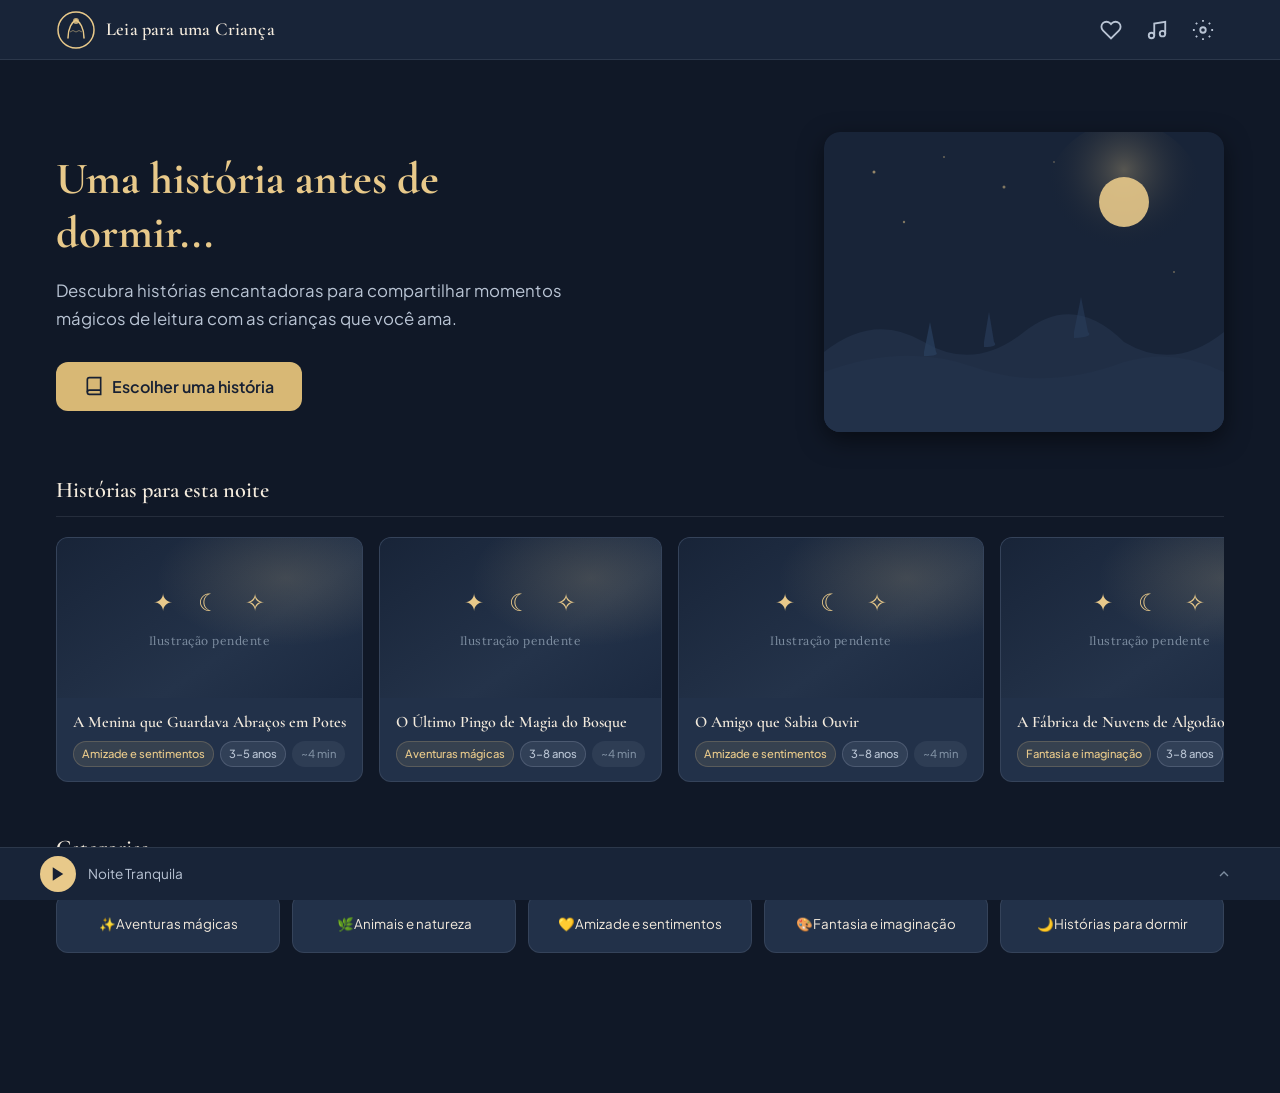
==== index.html @ fba7ce3a "feat: publish Leia para uma Criança" ====
<!DOCTYPE html>
<html lang="pt-BR">
<head>
  <meta charset="UTF-8">
  <meta name="viewport" content="width=device-width, initial-scale=1.0">
  <meta name="description" content="Leia para uma Criança — Uma biblioteca digital de histórias infantis para ler antes de dormir.">
  <meta name="theme-color" content="#101827">
  <meta name="apple-mobile-web-app-capable" content="yes">
  <meta name="apple-mobile-web-app-status-bar-style" content="black-translucent">
  <title>Leia para uma Criança</title>
  <link rel="manifest" href="manifest.json">
  <link rel="icon" type="image/svg+xml" href="assets/icons/book-moon.svg">
  <link rel="preconnect" href="https://fonts.googleapis.com">
  <link rel="preconnect" href="https://fonts.gstatic.com" crossorigin>
  <link href="https://fonts.googleapis.com/css2?family=Cormorant+Garamond:ital,wght@0,400;0,600;0,700;1,400;1,600&family=Lora:ital,wght@0,400;0,500;0,600;0,700;1,400;1,500&family=Plus+Jakarta+Sans:wght@400;500;600;700&display=swap" rel="stylesheet">
  <link rel="stylesheet" href="css/style.css">
  <link rel="stylesheet" href="css/components.css">
  <link rel="stylesheet" href="css/reader.css">
</head>
<body data-theme="dark">
  <!-- ==================== HEADER ==================== -->
  <header class="app-header" id="appHeader">
    <div class="header-inner">
      <a href="#" class="logo" id="logoLink" aria-label="Página inicial">
        <svg class="logo-icon" viewBox="0 0 40 40" width="40" height="40" aria-hidden="true">
          <circle cx="20" cy="20" r="18" fill="none" stroke="#E8C98A" stroke-width="1.5"/>
          <path d="M12 28 C12 18, 16 12, 20 10 C24 12, 28 18, 28 28" fill="none" stroke="#E8C98A" stroke-width="1.5" stroke-linecap="round"/>
          <circle cx="20" cy="11" r="3" fill="#E8C98A" opacity="0.8"/>
          <path d="M14 22 Q17 19, 20 22 Q23 19, 26 22" fill="none" stroke="#E8C98A" stroke-width="1" opacity="0.5"/>
        </svg>
        <span class="logo-text">Leia para uma Criança</span>
      </a>
      <nav class="header-nav">
        <button class="nav-btn" id="btnFavoritesNav" aria-label="Favoritos" title="Favoritos">
          <svg width="22" height="22" viewBox="0 0 24 24" fill="none" stroke="currentColor" stroke-width="2"><path d="M20.84 4.61a5.5 5.5 0 0 0-7.78 0L12 5.67l-1.06-1.06a5.5 5.5 0 0 0-7.78 7.78l1.06 1.06L12 21.23l7.78-7.78 1.06-1.06a5.5 5.5 0 0 0 0-7.78z"/></svg>
        </button>
        <button class="nav-btn" id="btnMusicNav" aria-label="Músicas" title="Central de músicas">
          <svg width="22" height="22" viewBox="0 0 24 24" fill="none" stroke="currentColor" stroke-width="2"><path d="M9 18V5l12-2v13"/><circle cx="6" cy="18" r="3"/><circle cx="18" cy="16" r="3"/></svg>
          <span class="music-indicator" id="musicIndicator" hidden></span>
        </button>
        <button class="nav-btn" id="btnSettingsNav" aria-label="Preferências" title="Preferências">
          <svg width="22" height="22" viewBox="0 0 24 24" fill="none" stroke="currentColor" stroke-width="2"><circle cx="12" cy="12" r="3"/><path d="M12 1v2M12 21v2M4.22 4.22l1.42 1.42M18.36 18.36l1.42 1.42M1 12h2M21 12h2M4.22 19.78l1.42-1.42M18.36 5.64l1.42-1.42"/></svg>
        </button>
      </nav>
    </div>
  </header>

  <!-- ==================== MAIN CONTENT ==================== -->
  <main class="main-content" id="mainContent">
    
    <!-- ===== HOME PAGE ===== -->
    <section class="page page-home active" id="pageHome">
      <div class="hero">
        <div class="hero-content">
          <h1 class="hero-title">Uma história antes de dormir...</h1>
          <p class="hero-subtitle">Descubra histórias encantadoras para compartilhar momentos mágicos de leitura com as crianças que você ama.</p>
          <button class="btn btn-primary btn-lg" id="btnChooseStory">
            <svg width="20" height="20" viewBox="0 0 24 24" fill="none" stroke="currentColor" stroke-width="2"><path d="M4 19.5A2.5 2.5 0 0 1 6.5 17H20"/><path d="M6.5 2H20v20H6.5A2.5 2.5 0 0 1 4 19.5v-15A2.5 2.5 0 0 1 6.5 2z"/></svg>
            Escolher uma história
          </button>
        </div>
        <div class="hero-illustration">
          <div class="hero-img-placeholder" id="heroIllustration">
            <svg viewBox="0 0 400 300" width="400" height="300" aria-hidden="true">
              <defs>
                <radialGradient id="moonGlow" cx="50%" cy="30%" r="50%">
                  <stop offset="0%" stop-color="#E8C98A" stop-opacity="0.3"/>
                  <stop offset="100%" stop-color="#101827" stop-opacity="0"/>
                </radialGradient>
              </defs>
              <rect width="400" height="300" fill="#182438" rx="16"/>
              <circle cx="300" cy="70" r="80" fill="url(#moonGlow)"/>
              <circle cx="300" cy="70" r="25" fill="#E8C98A" opacity="0.9"/>
              <circle cx="50" cy="40" r="1.5" fill="#E8C98A" opacity="0.6"/>
              <circle cx="120" cy="25" r="1" fill="#E8C98A" opacity="0.4"/>
              <circle cx="180" cy="55" r="1.5" fill="#E8C98A" opacity="0.5"/>
              <circle cx="230" cy="30" r="1" fill="#E8C98A" opacity="0.3"/>
              <circle cx="350" cy="140" r="1" fill="#E8C98A" opacity="0.4"/>
              <circle cx="80" cy="90" r="1.2" fill="#E8C98A" opacity="0.5"/>
              <path d="M0 220 Q50 180, 100 210 Q150 240, 200 200 Q250 160, 300 210 Q350 240, 400 200 L400 300 L0 300Z" fill="#223149" opacity="0.8"/>
              <path d="M0 240 Q80 210, 150 235 Q220 260, 300 230 Q350 215, 400 240 L400 300 L0 300Z" fill="#223149"/>
              <path d="M160 210 L165 180 L170 210 Q175 215, 160 215Z" fill="#2a4060" opacity="0.6"/>
              <path d="M250 200 L257 165 L264 200 Q270 205, 250 206Z" fill="#2a4060" opacity="0.5"/>
              <path d="M100 220 L106 190 L112 220 Q116 224, 100 224Z" fill="#2a4060" opacity="0.7"/>
            </svg>
          </div>
        </div>
      </div>

      <!-- Continue reading -->
      <section class="home-section" id="sectionContinue" hidden>
        <h2 class="section-title">Continue de onde parou</h2>
        <div class="story-cards-row" id="continueCards"></div>
      </section>

      <!-- Tonight's stories -->
      <section class="home-section" id="sectionTonight">
        <h2 class="section-title">Histórias para esta noite</h2>
        <div class="story-cards-row" id="tonightCards"></div>
      </section>

      <!-- Categories -->
      <section class="home-section">
        <h2 class="section-title">Categorias</h2>
        <div class="categories-grid" id="categoriesGrid"></div>
      </section>
    </section>

    <!-- ===== LIBRARY PAGE ===== -->
    <section class="page page-library" id="pageLibrary">
      <div class="library-header">
        <h2 class="page-title">Biblioteca</h2>
        <div class="library-controls">
          <div class="search-box">
            <svg width="18" height="18" viewBox="0 0 24 24" fill="none" stroke="currentColor" stroke-width="2"><circle cx="11" cy="11" r="8"/><path d="m21 21-4.35-4.35"/></svg>
            <input type="search" id="searchInput" placeholder="Buscar história..." aria-label="Buscar história">
          </div>
          <div class="filter-row">
            <select id="filterCategory" aria-label="Filtrar por categoria">
              <option value="">Todas as categorias</option>
              <option value="Aventuras mágicas">Aventuras mágicas</option>
              <option value="Animais e natureza">Animais e natureza</option>
              <option value="Amizade e sentimentos">Amizade e sentimentos</option>
              <option value="Fantasia e imaginação">Fantasia e imaginação</option>
              <option value="Histórias para dormir">Histórias para dormir</option>
            </select>
            <select id="filterAge" aria-label="Filtrar por idade">
              <option value="">Todas as idades</option>
              <option value="3-5">3 a 5 anos</option>
              <option value="6-8">6 a 8 anos</option>
              <option value="3-8">3 a 8 anos</option>
            </select>
            <select id="sortStories" aria-label="Ordenar histórias">
              <option value="original">Ordem da coleção</option>
              <option value="title">Nome A–Z</option>
              <option value="duration">Leitura mais curta</option>
            </select>
            <button class="btn btn-sm btn-outline" id="btnShowFavorites">
              <svg width="16" height="16" viewBox="0 0 24 24" fill="none" stroke="currentColor" stroke-width="2"><path d="M20.84 4.61a5.5 5.5 0 0 0-7.78 0L12 5.67l-1.06-1.06a5.5 5.5 0 0 0-7.78 7.78l1.06 1.06L12 21.23l7.78-7.78 1.06-1.06a5.5 5.5 0 0 0 0-7.78z"/></svg>
              Favoritos
            </button>
          </div>
        </div>
      </div>
      <div class="library-results" id="libraryResults">
        <p class="results-count" id="resultsCount"></p>
        <div class="story-cards-grid" id="storyCardsGrid"></div>
        <p class="no-results" id="noResults" hidden>Nenhuma história encontrada.</p>
      </div>
    </section>

    <!-- ===== READER PAGE ===== -->
    <section class="page page-reader" id="pageReader">
      <div class="reader-header">
        <button class="btn btn-ghost" id="btnBackLibrary" aria-label="Voltar à biblioteca">
          <svg width="20" height="20" viewBox="0 0 24 24" fill="none" stroke="currentColor" stroke-width="2"><path d="m15 18-6-6 6-6"/></svg>
          <span>Biblioteca</span>
        </button>
        <div class="reader-controls">
          <button class="btn btn-ghost btn-icon" id="btnReaderFav" aria-label="Favoritar" title="Favoritar">
            <svg width="20" height="20" viewBox="0 0 24 24" fill="none" stroke="currentColor" stroke-width="2"><path d="M20.84 4.61a5.5 5.5 0 0 0-7.78 0L12 5.67l-1.06-1.06a5.5 5.5 0 0 0-7.78 7.78l1.06 1.06L12 21.23l7.78-7.78 1.06-1.06a5.5 5.5 0 0 0 0-7.78z"/></svg>
          </button>
          <button class="btn btn-ghost btn-icon" id="btnFontControls" aria-label="Configurações de texto" title="Tamanho do texto">
            <svg width="20" height="20" viewBox="0 0 24 24" fill="none" stroke="currentColor" stroke-width="2"><text x="4" y="18" font-size="14" font-family="serif" fill="currentColor" stroke="none">A</text><text x="14" y="18" font-size="10" font-family="serif" fill="currentColor" stroke="none">A</text></svg>
          </button>
          <button class="btn btn-ghost btn-icon" id="btnThemeToggleReader" aria-label="Alternar tema" title="Alternar tema">
            <svg width="20" height="20" viewBox="0 0 24 24" fill="none" stroke="currentColor" stroke-width="2"><path d="M21 12.79A9 9 0 1 1 11.21 3 7 7 0 0 0 21 12.79z"/></svg>
          </button>
        </div>
      </div>

      <!-- Font control panel -->
      <div class="font-panel" id="fontPanel" hidden>
        <div class="font-panel-inner">
          <div class="font-control">
            <label>Tamanho da fonte</label>
            <div class="font-size-controls">
              <button class="btn btn-sm btn-outline" id="btnFontDecrease" aria-label="Diminuir fonte">A−</button>
              <span class="font-size-value" id="fontSizeValue">21px</span>
              <button class="btn btn-sm btn-outline" id="btnFontIncrease" aria-label="Aumentar fonte">A+</button>
            </div>
          </div>
          <div class="font-control">
            <label>Espaçamento entre linhas</label>
            <div class="font-size-controls">
              <button class="btn btn-sm btn-outline" id="btnSpacingDecrease" aria-label="Diminuir espaçamento">−</button>
              <span class="font-size-value" id="spacingValue">1.8</span>
              <button class="btn btn-sm btn-outline" id="btnSpacingIncrease" aria-label="Aumentar espaçamento">+</button>
            </div>
          </div>
        </div>
      </div>

      <article class="reader-content" id="readerContent">
        <div class="reader-illustration" id="readerIllustration"></div>
        <div class="reader-meta">
          <span class="badge badge-category" id="readerCategory"></span>
          <span class="badge badge-age" id="readerAge"></span>
          <span class="badge badge-time" id="readerTime"></span>
        </div>
        <h1 class="reader-title" id="readerTitle"></h1>
        <div class="reader-text" id="readerText"></div>
      </article>

      <div class="reader-nav">
        <button class="btn btn-ghost" id="btnPrevStory" aria-label="História anterior">
          <svg width="18" height="18" viewBox="0 0 24 24" fill="none" stroke="currentColor" stroke-width="2"><path d="m15 18-6-6 6-6"/></svg>
          <span>Anterior</span>
        </button>
        <button class="btn btn-ghost" id="btnNextStory" aria-label="Próxima história">
          <span>Próxima</span>
          <svg width="18" height="18" viewBox="0 0 24 24" fill="none" stroke="currentColor" stroke-width="2"><path d="m9 18 6-6-6-6"/></svg>
        </button>
      </div>
    </section>

    <!-- ===== MUSIC PANEL (overlay) ===== -->
    <div class="music-panel" id="musicPanel" hidden>
      <div class="music-panel-backdrop" id="musicPanelBackdrop"></div>
      <div class="music-panel-content">
        <div class="music-panel-header">
          <h2>Central de Músicas</h2>
          <button class="btn btn-ghost btn-icon" id="btnCloseMusic" aria-label="Fechar">
            <svg width="22" height="22" viewBox="0 0 24 24" fill="none" stroke="currentColor" stroke-width="2"><path d="M18 6 6 18"/><path d="m6 6 12 12"/></svg>
          </button>
        </div>
        <div class="music-tracks" id="musicTracks"></div>
        <p class="audio-unavailable" id="audioUnavailable" role="status" hidden>As trilhas de áudio ainda não estão disponíveis neste projeto.</p>
        <button class="btn btn-sm btn-outline repeat-toggle" id="btnRepeat" type="button" aria-pressed="true">Repetir trilha: ligado</button>
        <div class="music-controls">
          <div class="volume-control">
            <svg width="18" height="18" viewBox="0 0 24 24" fill="none" stroke="currentColor" stroke-width="2"><polygon points="11 5 6 9 2 9 2 15 6 15 11 19 11 5"/><path d="M19.07 4.93a10 10 0 0 1 0 14.14"/><path d="M15.54 8.46a5 5 0 0 1 0 7.07"/></svg>
            <input type="range" id="volumeSlider" min="0" max="100" value="40" aria-label="Volume">
            <span class="volume-value" id="volumeValue">40%</span>
          </div>
          <div class="timer-control">
            <label>Temporizador</label>
            <div class="timer-buttons">
              <button class="btn btn-sm btn-outline timer-btn" data-time="15">15 min</button>
              <button class="btn btn-sm btn-outline timer-btn" data-time="30">30 min</button>
              <button class="btn btn-sm btn-outline timer-btn" data-time="45">45 min</button>
              <button class="btn btn-sm btn-outline timer-btn" data-time="60">60 min</button>
              <button class="btn btn-sm btn-outline timer-btn timer-cancel" data-time="0" hidden>Cancelar</button>
            </div>
            <p class="timer-status" id="timerStatus" hidden></p>
          </div>
        </div>
      </div>
    </div>

    <!-- ===== SETTINGS PANEL (overlay) ===== -->
    <div class="settings-panel" id="settingsPanel" hidden>
      <div class="settings-backdrop" id="settingsBackdrop"></div>
      <div class="settings-content">
        <div class="settings-header">
          <h2>Preferências</h2>
          <button class="btn btn-ghost btn-icon" id="btnCloseSettings" aria-label="Fechar">
            <svg width="22" height="22" viewBox="0 0 24 24" fill="none" stroke="currentColor" stroke-width="2"><path d="M18 6 6 18"/><path d="m6 6 12 12"/></svg>
          </button>
        </div>
        <div class="settings-body">
          <div class="setting-item">
            <label>Tema</label>
            <div class="toggle-group">
              <button class="toggle-btn active" data-theme="dark" id="themeDark">Noturno</button>
              <button class="toggle-btn" data-theme="light" id="themeLight">Claro</button>
            </div>
          </div>
          <div class="setting-item">
            <label>Tamanho da fonte</label>
            <div class="font-size-controls">
              <button class="btn btn-sm btn-outline" id="btnSettingFontDec">A−</button>
              <span class="font-size-value" id="settingFontSize">21px</span>
              <button class="btn btn-sm btn-outline" id="btnSettingFontInc">A+</button>
            </div>
          </div>
          <div class="setting-item">
            <label>Volume padrão</label>
            <input type="range" id="settingVolume" min="0" max="100" value="40" aria-label="Volume padrão">
            <span id="settingVolumeVal">40%</span>
          </div>
          <div class="setting-item">
            <label>Trilha preferida</label>
            <select id="settingTrack" aria-label="Trilha preferida">
              <option value="0">Noite Tranquila</option>
              <option value="1">Chuva na Janela</option>
              <option value="2">Floresta dos Sonhos</option>
              <option value="3">Caixinha de Música</option>
              <option value="4">Sono Profundo</option>
            </select>
          </div>
        </div>
      </div>
    </div>
  </main>

  <!-- ===== MINI PLAYER ===== -->
  <div class="mini-player" id="miniPlayer" hidden>
    <div class="mini-player-inner">
      <button class="mini-player-play" id="miniPlayerPlay" aria-label="Reproduzir/Pausar">
        <svg class="icon-play" width="18" height="18" viewBox="0 0 24 24" fill="currentColor"><polygon points="5 3 19 12 5 21 5 3"/></svg>
        <svg class="icon-pause" width="18" height="18" viewBox="0 0 24 24" fill="currentColor" hidden><rect x="6" y="4" width="4" height="16"/><rect x="14" y="4" width="4" height="16"/></svg>
      </button>
      <span class="mini-player-title" id="miniPlayerTitle">Noite Tranquila</span>
      <span class="mini-player-timer" id="miniPlayerTimer" hidden></span>
      <button class="mini-player-expand" id="miniPlayerExpand" aria-label="Abrir central de músicas">
        <svg width="16" height="16" viewBox="0 0 24 24" fill="none" stroke="currentColor" stroke-width="2"><path d="m18 15-6-6-6 6"/></svg>
      </button>
    </div>
  </div>

  <!-- ===== OFFLINE INDICATOR ===== -->
  <div class="offline-indicator" id="offlineIndicator" hidden>
    <svg width="16" height="16" viewBox="0 0 24 24" fill="none" stroke="currentColor" stroke-width="2"><line x1="1" y1="1" x2="23" y2="23"/><path d="M16.72 11.06A10.94 10.94 0 0 1 19 12.55"/><path d="M5 12.55a10.94 10.94 0 0 1 5.17-2.39"/><path d="M10.71 5.05A16 16 0 0 1 22.56 9"/><path d="M1.42 9a15.91 15.91 0 0 1 4.7-2.88"/><path d="M8.53 16.11a6 6 0 0 1 6.95 0"/><line x1="12" y1="20" x2="12.01" y2="20"/></svg>
    <span>Modo offline</span>
  </div>

  <script type="module" src="js/app.js"></script>
</body>
</html>
---- css/style.css ----
/* ============================================
   LEIA PARA UMA CRIANÇA — Main Styles
   ============================================ */

/* ---------- CSS Custom Properties ---------- */
:root {
  /* Dark theme (default) */
  --bg-primary: #101827;
  --bg-secondary: #182438;
  --bg-surface: #223149;
  --bg-surface-hover: #2a3d5a;
  --text-primary: #F4EBDD;
  --text-secondary: #B9C4D4;
  --text-muted: #7d8da0;
  --accent: #E8C98A;
  --accent-hover: #f0d69a;
  --btn-bg: #D8B875;
  --btn-text: #172033;
  --btn-hover: #e5c882;
  --border-color: rgba(184, 196, 212, 0.12);
  --shadow-sm: 0 1px 3px rgba(0,0,0,0.3);
  --shadow-md: 0 4px 12px rgba(0,0,0,0.4);
  --shadow-lg: 0 8px 24px rgba(0,0,0,0.5);
  --radius-sm: 8px;
  --radius-md: 12px;
  --radius-lg: 16px;
  --radius-xl: 20px;
  --transition: 0.2s ease;
  --font-serif: 'Cormorant Garamond', 'Lora', 'Georgia', serif;
  --font-body: 'Lora', 'Georgia', serif;
  --font-ui: 'Plus Jakarta Sans', 'Inter', -apple-system, BlinkMacSystemFont, sans-serif;
  --reader-font-size: 21px;
  --reader-line-height: 1.8;
  --header-height: 60px;
}

[hidden] {
  display: none !important;
}

[data-theme="light"] {
  --bg-primary: #F5F0E8;
  --bg-secondary: #EDE7DC;
  --bg-surface: #FFFFFF;
  --bg-surface-hover: #F8F4EE;
  --text-primary: #2C3E50;
  --text-secondary: #5A6B7D;
  --text-muted: #8896A7;
  --accent: #B8860B;
  --accent-hover: #D4A017;
  --btn-bg: #C4952F;
  --btn-text: #FFFFFF;
  --btn-hover: #D4A53F;
  --border-color: rgba(44, 62, 80, 0.12);
  --shadow-sm: 0 1px 3px rgba(0,0,0,0.08);
  --shadow-md: 0 4px 12px rgba(0,0,0,0.1);
  --shadow-lg: 0 8px 24px rgba(0,0,0,0.12);
}

/* ---------- Reset & Base ---------- */
*, *::before, *::after {
  box-sizing: border-box;
  margin: 0;
  padding: 0;
}

html {
  scroll-behavior: smooth;
  -webkit-text-size-adjust: 100%;
}

body {
  font-family: var(--font-ui);
  background-color: var(--bg-primary);
  color: var(--text-primary);
  line-height: 1.6;
  min-height: 100vh;
  overflow-x: hidden;
  transition: background-color var(--transition), color var(--transition);
}

img {
  max-width: 100%;
  height: auto;
  display: block;
}

button {
  cursor: pointer;
  border: none;
  background: none;
  font-family: inherit;
  color: inherit;
}

input, select {
  font-family: inherit;
  color: inherit;
}

a {
  color: var(--accent);
  text-decoration: none;
}

:focus-visible {
  outline: 2px solid var(--accent);
  outline-offset: 2px;
}

/* Reduced motion */
@media (prefers-reduced-motion: reduce) {
  *, *::before, *::after {
    animation-duration: 0.01ms !important;
    transition-duration: 0.01ms !important;
  }
  html { scroll-behavior: auto; }
}

/* ---------- Scrollbar ---------- */
::-webkit-scrollbar {
  width: 6px;
}
::-webkit-scrollbar-track {
  background: var(--bg-secondary);
}
::-webkit-scrollbar-thumb {
  background: var(--bg-surface);
  border-radius: 3px;
}

/* ---------- Header ---------- */
.app-header {
  position: fixed;
  top: 0;
  left: 0;
  right: 0;
  height: var(--header-height);
  background: var(--bg-secondary);
  border-bottom: 1px solid var(--border-color);
  z-index: 100;
  backdrop-filter: blur(10px);
  -webkit-backdrop-filter: blur(10px);
}

.header-inner {
  max-width: 1200px;
  margin: 0 auto;
  padding: 0 16px;
  height: 100%;
  display: flex;
  align-items: center;
  justify-content: space-between;
}

.logo {
  display: flex;
  align-items: center;
  gap: 10px;
  color: var(--text-primary);
  text-decoration: none;
}

.logo-icon {
  flex-shrink: 0;
}

.logo-text {
  font-family: var(--font-serif);
  font-size: 1.15rem;
  font-weight: 600;
  letter-spacing: 0.01em;
}

.header-nav {
  display: flex;
  align-items: center;
  gap: 4px;
}

.nav-btn {
  position: relative;
  width: 42px;
  height: 42px;
  display: flex;
  align-items: center;
  justify-content: center;
  border-radius: var(--radius-sm);
  color: var(--text-secondary);
  transition: color var(--transition), background var(--transition);
}

.nav-btn:hover, .nav-btn:focus-visible {
  color: var(--accent);
  background: var(--bg-surface);
}

.music-indicator {
  position: absolute;
  top: 8px;
  right: 8px;
  width: 8px;
  height: 8px;
  border-radius: 50%;
  background: var(--accent);
  animation: pulse 2s infinite;
}

@keyframes pulse {
  0%, 100% { opacity: 1; }
  50% { opacity: 0.4; }
}

/* ---------- Main Content ---------- */
.main-content {
  padding-top: var(--header-height);
  min-height: 100vh;
}

.page {
  display: none;
  padding: 24px 16px 100px;
  max-width: 1200px;
  margin: 0 auto;
}

.page.active {
  display: block;
}

/* ---------- Hero ---------- */
.hero {
  display: flex;
  align-items: center;
  justify-content: space-between;
  gap: 40px;
  padding: 48px 0 40px;
}

.hero-content {
  flex: 1;
  max-width: 520px;
}

.hero-title {
  font-family: var(--font-serif);
  font-size: clamp(1.8rem, 5vw, 2.8rem);
  font-weight: 700;
  line-height: 1.2;
  color: var(--accent);
  margin-bottom: 16px;
}

.hero-subtitle {
  font-size: 1.05rem;
  color: var(--text-secondary);
  line-height: 1.7;
  margin-bottom: 28px;
}

.hero-illustration {
  flex-shrink: 0;
}

.hero-img-placeholder {
  border-radius: var(--radius-lg);
  overflow: hidden;
  box-shadow: var(--shadow-lg);
}

.hero-img-placeholder svg {
  display: block;
}

/* ---------- Buttons ---------- */
.btn {
  display: inline-flex;
  align-items: center;
  justify-content: center;
  gap: 8px;
  padding: 10px 20px;
  font-size: 0.9rem;
  font-weight: 600;
  border-radius: var(--radius-sm);
  transition: all var(--transition);
  white-space: nowrap;
}

.btn-primary {
  background: var(--btn-bg);
  color: var(--btn-text);
}

.btn-primary:hover {
  background: var(--btn-hover);
  transform: translateY(-1px);
  box-shadow: var(--shadow-md);
}

.btn-lg {
  padding: 14px 28px;
  font-size: 1rem;
  border-radius: var(--radius-md);
}

.btn-sm {
  padding: 6px 12px;
  font-size: 0.8rem;
}

.btn-outline {
  border: 1px solid var(--border-color);
  color: var(--text-secondary);
  background: transparent;
}

.btn-outline:hover {
  border-color: var(--accent);
  color: var(--accent);
  background: rgba(232, 201, 138, 0.05);
}

.btn-outline.active {
  border-color: var(--accent);
  color: var(--accent);
  background: rgba(232, 201, 138, 0.1);
}

.btn-ghost {
  color: var(--text-secondary);
  padding: 8px 12px;
}

.btn-ghost:hover {
  color: var(--accent);
  background: rgba(232, 201, 138, 0.08);
}

.btn-icon {
  width: 40px;
  height: 40px;
  padding: 0;
  border-radius: var(--radius-sm);
}

/* ---------- Home Sections ---------- */
.home-section {
  margin-bottom: 40px;
}

.section-title {
  font-family: var(--font-serif);
  font-size: 1.4rem;
  font-weight: 600;
  color: var(--text-primary);
  margin-bottom: 20px;
  padding-bottom: 8px;
  border-bottom: 1px solid var(--border-color);
}

.page-title {
  font-family: var(--font-serif);
  font-size: 1.6rem;
  font-weight: 700;
  color: var(--text-primary);
  margin-bottom: 20px;
}

/* ---------- Categories Grid ---------- */
.categories-grid {
  display: grid;
  grid-template-columns: repeat(auto-fill, minmax(200px, 1fr));
  gap: 12px;
}

.category-card {
  background: var(--bg-surface);
  border: 1px solid var(--border-color);
  border-radius: var(--radius-md);
  padding: 20px 16px;
  cursor: pointer;
  transition: all var(--transition);
  text-align: center;
}

.category-card:hover {
  background: var(--bg-surface-hover);
  border-color: var(--accent);
  transform: translateY(-2px);
  box-shadow: var(--shadow-md);
}

.category-icon {
  font-size: 1.8rem;
  margin-bottom: 8px;
  display: block;
}

.category-name {
  font-family: var(--font-serif);
  font-size: 1rem;
  font-weight: 600;
  color: var(--text-primary);
  margin-bottom: 4px;
}

.category-count {
  font-size: 0.8rem;
  color: var(--text-muted);
}

/* ---------- Story Cards ---------- */
.story-cards-row {
  display: flex;
  gap: 16px;
  overflow-x: auto;
  padding-bottom: 8px;
  scroll-snap-type: x mandatory;
  -webkit-overflow-scrolling: touch;
}

.story-cards-row::-webkit-scrollbar {
  height: 4px;
}

.story-cards-grid {
  display: grid;
  grid-template-columns: repeat(auto-fill, minmax(260px, 1fr));
  gap: 16px;
}

.story-card {
  background: var(--bg-surface);
  border: 1px solid var(--border-color);
  border-radius: var(--radius-md);
  overflow: hidden;
  cursor: pointer;
  transition: all var(--transition);
  scroll-snap-align: start;
  min-width: 240px;
  flex-shrink: 0;
}

.story-card:hover {
  border-color: var(--accent);
  transform: translateY(-3px);
  box-shadow: var(--shadow-lg);
}

.story-card:focus-visible {
  outline: 2px solid var(--accent);
  outline-offset: 3px;
}

.story-card-read::after {
  content: '✓ Já começou';
  position: absolute;
  top: 8px;
  right: 8px;
  padding: 4px 8px;
  border-radius: 20px;
  color: var(--btn-text);
  background: var(--btn-bg);
  font-size: 0.68rem;
}

.story-card { position: relative; }

.story-card-image {
  width: 100%;
  height: 160px;
  object-fit: cover;
  background: var(--bg-secondary);
}

.story-card-image-placeholder {
  width: 100%;
  height: 160px;
  background: linear-gradient(135deg, var(--bg-secondary), var(--bg-surface));
  display: flex;
  align-items: center;
  justify-content: center;
  color: var(--text-muted);
  font-size: 2rem;
  flex-direction: column;
  gap: 8px;
  font-family: var(--font-body);
  font-size: 0.75rem;
  letter-spacing: 0.04em;
  background: radial-gradient(ellipse at 75% 25%, rgba(232,201,138,.16), transparent 40%), linear-gradient(145deg, #182438, #24334a 62%, #1b2940);
}

.cover-placeholder-stars {
  color: var(--accent);
  font-family: var(--font-serif);
  font-size: 1.5rem;
}

.story-card-body {
  padding: 14px 16px;
}

.story-card-title {
  font-family: var(--font-serif);
  font-size: 1rem;
  font-weight: 600;
  color: var(--text-primary);
  margin-bottom: 8px;
  line-height: 1.3;
  display: -webkit-box;
  -webkit-line-clamp: 2;
  -webkit-box-orient: vertical;
  overflow: hidden;
}

.story-card-meta {
  display: flex;
  flex-wrap: wrap;
  gap: 6px;
  align-items: center;
}

.badge {
  display: inline-flex;
  align-items: center;
  gap: 4px;
  padding: 3px 8px;
  font-size: 0.7rem;
  font-weight: 500;
  border-radius: 20px;
  background: rgba(232, 201, 138, 0.1);
  color: var(--accent);
  border: 1px solid rgba(232, 201, 138, 0.2);
}

.badge-age {
  background: rgba(185, 196, 212, 0.1);
  color: var(--text-secondary);
  border-color: rgba(185, 196, 212, 0.2);
}

.badge-time {
  background: rgba(185, 196, 212, 0.08);
  color: var(--text-muted);
  border-color: transparent;
}

.story-card-read {
  position: relative;
}

.story-card-read::after {
  content: '✓ Já começou';
  position: absolute;
  top: 8px;
  right: 8px;
  font-size: 0.65rem;
  padding: 2px 6px;
  border-radius: 10px;
  background: rgba(232, 201, 138, 0.9);
  color: var(--btn-text);
  font-weight: 600;
}

.story-card-fav {
  position: relative;
}

.story-card-fav::before {
  content: '♥';
  position: absolute;
  top: 8px;
  left: 8px;
  font-size: 1rem;
  color: #e74c6f;
  z-index: 2;
  text-shadow: 0 1px 3px rgba(0,0,0,0.3);
}

/* ---------- Library ---------- */
.library-header {
  margin-bottom: 24px;
}

.library-controls {
  display: flex;
  flex-direction: column;
  gap: 12px;
}

.search-box {
  display: flex;
  align-items: center;
  gap: 10px;
  background: var(--bg-surface);
  border: 1px solid var(--border-color);
  border-radius: var(--radius-sm);
  padding: 10px 14px;
  transition: border-color var(--transition);
}

.search-box:focus-within {
  border-color: var(--accent);
}

.search-box svg {
  flex-shrink: 0;
  color: var(--text-muted);
}

.search-box input {
  flex: 1;
  background: none;
  border: none;
  font-size: 0.95rem;
  color: var(--text-primary);
  outline: none;
}

.search-box input::placeholder {
  color: var(--text-muted);
}

.filter-row {
  display: flex;
  gap: 8px;
  flex-wrap: wrap;
  align-items: center;
}

.filter-row select {
  background: var(--bg-surface);
  border: 1px solid var(--border-color);
  border-radius: var(--radius-sm);
  padding: 8px 12px;
  font-size: 0.85rem;
  color: var(--text-primary);
  cursor: pointer;
  appearance: auto;
}

#btnShowFavorites.active {
  border-color: var(--accent);
  color: var(--accent);
}

.results-count {
  font-size: 0.85rem;
  color: var(--text-muted);
  margin-bottom: 16px;
}

.no-results {
  text-align: center;
  color: var(--text-muted);
  padding: 60px 20px;
  font-size: 1rem;
}

/* ---------- Music Panel ---------- */
.music-panel {
  position: fixed;
  top: 0;
  left: 0;
  right: 0;
  bottom: 0;
  z-index: 200;
  display: flex;
  align-items: flex-end;
  justify-content: center;
}

.music-panel-backdrop {
  position: absolute;
  inset: 0;
  background: rgba(0, 0, 0, 0.6);
}

.music-panel-content {
  position: relative;
  width: 100%;
  max-width: 500px;
  max-height: 85vh;
  overflow-y: auto;
  background: var(--bg-secondary);
  border-radius: var(--radius-xl) var(--radius-xl) 0 0;
  padding: 24px;
  box-shadow: var(--shadow-lg);
}

.music-panel-header {
  display: flex;
  align-items: center;
  justify-content: space-between;
  margin-bottom: 20px;
}

.music-panel-header h2 {
  font-family: var(--font-serif);
  font-size: 1.3rem;
  font-weight: 600;
}

.music-tracks {
  display: flex;
  flex-direction: column;
  gap: 8px;
  margin-bottom: 20px;
}

.music-track {
  display: flex;
  align-items: center;
  gap: 12px;
  padding: 12px 14px;
  background: var(--bg-surface);
  border: 1px solid var(--border-color);
  border-radius: var(--radius-sm);
  cursor: pointer;
  transition: all var(--transition);
}

.music-track:hover {
  border-color: var(--accent);
  background: var(--bg-surface-hover);
}

.music-track.active {
  border-color: var(--accent);
  background: rgba(232, 201, 138, 0.08);
}

.audio-unavailable {
  border: 1px solid var(--border-color);
  border-radius: var(--radius-sm);
  padding: 10px 12px;
  color: var(--text-secondary);
  font-size: 0.85rem;
}

.music-track-icon {
  width: 36px;
  height: 36px;
  border-radius: 50%;
  background: rgba(232, 201, 138, 0.15);
  display: flex;
  align-items: center;
  justify-content: center;
  color: var(--accent);
  flex-shrink: 0;
}

.music-track-info {
  flex: 1;
}

.music-track-name {
  font-weight: 600;
  font-size: 0.9rem;
  color: var(--text-primary);
}

.music-track-desc {
  font-size: 0.75rem;
  color: var(--text-muted);
}

.music-controls {
  display: flex;
  flex-direction: column;
  gap: 16px;
}

.volume-control {
  display: flex;
  align-items: center;
  gap: 10px;
}

.volume-control svg {
  flex-shrink: 0;
  color: var(--text-secondary);
}

.volume-control input[type="range"] {
  flex: 1;
  height: 4px;
  -webkit-appearance: none;
  appearance: none;
  background: var(--bg-surface);
  border-radius: 2px;
  outline: none;
}

.volume-control input[type="range"]::-webkit-slider-thumb {
  -webkit-appearance: none;
  width: 16px;
  height: 16px;
  border-radius: 50%;
  background: var(--accent);
  cursor: pointer;
}

.volume-value {
  font-size: 0.8rem;
  color: var(--text-muted);
  min-width: 36px;
  text-align: right;
}

.timer-control label {
  font-size: 0.85rem;
  color: var(--text-secondary);
  margin-bottom: 8px;
  display: block;
}

.timer-buttons {
  display: flex;
  gap: 8px;
  flex-wrap: wrap;
}

.timer-btn.active {
  border-color: var(--accent);
  color: var(--accent);
  background: rgba(232, 201, 138, 0.1);
}

.timer-status {
  font-size: 0.8rem;
  color: var(--accent);
  margin-top: 8px;
}

/* ---------- Settings Panel ---------- */
.settings-panel {
  position: fixed;
  top: 0;
  left: 0;
  right: 0;
  bottom: 0;
  z-index: 200;
  display: flex;
  align-items: flex-end;
  justify-content: center;
}

.settings-backdrop {
  position: absolute;
  inset: 0;
  background: rgba(0, 0, 0, 0.6);
}

.settings-content {
  position: relative;
  width: 100%;
  max-width: 500px;
  max-height: 85vh;
  overflow-y: auto;
  background: var(--bg-secondary);
  border-radius: var(--radius-xl) var(--radius-xl) 0 0;
  padding: 24px;
  box-shadow: var(--shadow-lg);
}

.settings-header {
  display: flex;
  align-items: center;
  justify-content: space-between;
  margin-bottom: 20px;
}

.settings-header h2 {
  font-family: var(--font-serif);
  font-size: 1.3rem;
  font-weight: 600;
}

.settings-body {
  display: flex;
  flex-direction: column;
  gap: 20px;
}

.setting-item {
  display: flex;
  flex-direction: column;
  gap: 8px;
}

.setting-item label {
  font-size: 0.85rem;
  color: var(--text-secondary);
  font-weight: 500;
}

.setting-item select {
  background: var(--bg-surface);
  border: 1px solid var(--border-color);
  border-radius: var(--radius-sm);
  padding: 10px 12px;
  font-size: 0.9rem;
}

.setting-item input[type="range"] {
  -webkit-appearance: none;
  appearance: none;
  height: 4px;
  background: var(--bg-surface);
  border-radius: 2px;
  outline: none;
}

.setting-item input[type="range"]::-webkit-slider-thumb {
  -webkit-appearance: none;
  width: 16px;
  height: 16px;
  border-radius: 50%;
  background: var(--accent);
  cursor: pointer;
}

.toggle-group {
  display: flex;
  gap: 4px;
  background: var(--bg-surface);
  padding: 4px;
  border-radius: var(--radius-sm);
}

.toggle-btn {
  flex: 1;
  padding: 8px 16px;
  font-size: 0.85rem;
  font-weight: 500;
  border-radius: 6px;
  color: var(--text-secondary);
  transition: all var(--transition);
}

.toggle-btn.active {
  background: var(--accent);
  color: var(--btn-text);
}

.font-size-controls {
  display: flex;
  align-items: center;
  gap: 12px;
}

.font-size-value {
  font-size: 0.85rem;
  color: var(--text-primary);
  min-width: 40px;
  text-align: center;
  font-weight: 600;
}

/* ---------- Mini Player ---------- */
.mini-player {
  position: fixed;
  bottom: 0;
  left: 0;
  right: 0;
  z-index: 90;
  background: var(--bg-secondary);
  border-top: 1px solid var(--border-color);
  padding: 8px 16px;
}

.mini-player-inner {
  max-width: 1200px;
  margin: 0 auto;
  display: flex;
  align-items: center;
  gap: 12px;
}

.mini-player-play {
  width: 36px;
  height: 36px;
  border-radius: 50%;
  background: var(--accent);
  color: var(--btn-text);
  display: flex;
  align-items: center;
  justify-content: center;
  flex-shrink: 0;
  transition: background var(--transition);
}

.mini-player-play:hover {
  background: var(--accent-hover);
}

.mini-player-title {
  flex: 1;
  font-size: 0.85rem;
  color: var(--text-secondary);
  white-space: nowrap;
  overflow: hidden;
  text-overflow: ellipsis;
}

.mini-player-timer {
  font-size: 0.75rem;
  color: var(--accent);
  font-weight: 600;
  white-space: nowrap;
}

.mini-player-expand {
  width: 32px;
  height: 32px;
  display: flex;
  align-items: center;
  justify-content: center;
  color: var(--text-muted);
  border-radius: var(--radius-sm);
  transition: color var(--transition);
}

.mini-player-expand:hover {
  color: var(--accent);
}

/* ---------- Offline Indicator ---------- */
.offline-indicator {
  position: fixed;
  bottom: 60px;
  left: 50%;
  transform: translateX(-50%);
  z-index: 150;
  display: flex;
  align-items: center;
  gap: 8px;
  padding: 8px 16px;
  background: var(--bg-surface);
  border: 1px solid var(--border-color);
  border-radius: 20px;
  font-size: 0.8rem;
  color: var(--text-muted);
  box-shadow: var(--shadow-md);
}

/* ---------- Responsive ---------- */
@media (max-width: 768px) {
  .hero {
    flex-direction: column;
    text-align: center;
    padding: 32px 0 24px;
    gap: 24px;
  }

  .hero-content {
    max-width: 100%;
  }

  .hero-illustration svg {
    width: 100%;
    max-width: 320px;
    height: auto;
  }

  .logo-text {
    font-size: 0.95rem;
  }

  .categories-grid {
    grid-template-columns: repeat(2, 1fr);
  }

  .story-cards-grid {
    grid-template-columns: repeat(auto-fill, minmax(200px, 1fr));
  }

  .filter-row {
    flex-direction: column;
    align-items: stretch;
  }

  .filter-row select {
    width: 100%;
  }
}

@media (max-width: 480px) {
  .page {
    padding: 16px 12px 100px;
  }

  .hero-title {
    font-size: 1.6rem;
  }

  .categories-grid {
    grid-template-columns: 1fr 1fr;
    gap: 8px;
  }

  .category-card {
    padding: 14px 10px;
  }

  .story-cards-grid {
    grid-template-columns: 1fr;
  }

  .story-card {
    min-width: 200px;
  }
}

/* ---------- Loading ---------- */
.loading-skeleton {
  background: linear-gradient(90deg, var(--bg-surface) 25%, var(--bg-surface-hover) 50%, var(--bg-surface) 75%);
  background-size: 200% 100%;
  animation: skeleton 1.5s infinite;
  border-radius: var(--radius-sm);
}

@keyframes skeleton {
  0% { background-position: 200% 0; }
  100% { background-position: -200% 0; }
}
---- css/components.css ----
/* ============================================
   LEIA PARA UMA CRIANÇA — Component Styles
   ============================================ */

/* Additional component-level styles not covered
   by style.css or reader.css */

/* ---------- Toast / Notifications ---------- */
.toast {
  position: fixed;
  bottom: 80px;
  left: 50%;
  transform: translateX(-50%) translateY(20px);
  background: var(--bg-surface);
  color: var(--text-primary);
  padding: 10px 20px;
  border-radius: var(--radius-sm);
  font-size: 0.85rem;
  box-shadow: var(--shadow-lg);
  border: 1px solid var(--border-color);
  z-index: 300;
  opacity: 0;
  transition: opacity 0.3s, transform 0.3s;
  pointer-events: none;
}

.toast.visible {
  opacity: 1;
  transform: translateX(-50%) translateY(0);
}

/* ---------- Install PWA Banner ---------- */
.pwa-banner {
  position: fixed;
  bottom: 60px;
  left: 50%;
  transform: translateX(-50%);
  background: var(--bg-secondary);
  border: 1px solid var(--accent);
  border-radius: var(--radius-md);
  padding: 12px 16px;
  display: flex;
  align-items: center;
  gap: 12px;
  z-index: 90;
  box-shadow: var(--shadow-lg);
  max-width: 400px;
  width: calc(100% - 32px);
}

.pwa-banner-text {
  flex: 1;
  font-size: 0.85rem;
  color: var(--text-secondary);
}

.pwa-banner-text strong {
  color: var(--text-primary);
  display: block;
  margin-bottom: 2px;
}

.pwa-banner-close {
  color: var(--text-muted);
  padding: 4px;
}

/* ---------- Smooth page transitions ---------- */
.page {
  animation: none;
}

.page.active {
  animation: fadeIn 0.25s ease-out;
}

@keyframes fadeIn {
  from { opacity: 0; transform: translateY(8px); }
  to { opacity: 1; transform: translateY(0); }
}

/* ---------- Image loading ---------- */
.img-loading {
  background: linear-gradient(90deg, var(--bg-surface) 25%, var(--bg-surface-hover) 50%, var(--bg-surface) 75%);
  background-size: 200% 100%;
  animation: skeleton 1.5s infinite;
}

/* ---------- Star rating for stories ---------- */
.story-stars {
  display: flex;
  gap: 2px;
}

.story-star {
  color: var(--accent);
  font-size: 0.7rem;
}

/* ---------- Empty state ---------- */
.empty-state {
  text-align: center;
  padding: 48px 24px;
  color: var(--text-muted);
}

.empty-state-icon {
  font-size: 3rem;
  margin-bottom: 16px;
  opacity: 0.4;
}

.empty-state-title {
  font-family: var(--font-serif);
  font-size: 1.2rem;
  color: var(--text-secondary);
  margin-bottom: 8px;
}

.empty-state-text {
  font-size: 0.9rem;
  max-width: 300px;
  margin: 0 auto;
}
---- css/reader.css ----
/* ============================================
   LEIA PARA UMA CRIANÇA — Reader Styles
   ============================================ */

/* ---------- Reader Header ---------- */
.reader-header {
  display: flex;
  align-items: center;
  justify-content: space-between;
  margin-bottom: 16px;
  padding-bottom: 12px;
  border-bottom: 1px solid var(--border-color);
}

.reader-controls {
  display: flex;
  align-items: center;
  gap: 4px;
}

/* ---------- Font Panel ---------- */
.font-panel {
  background: var(--bg-surface);
  border: 1px solid var(--border-color);
  border-radius: var(--radius-md);
  padding: 16px;
  margin-bottom: 20px;
}

.font-panel-inner {
  display: flex;
  flex-direction: column;
  gap: 14px;
}

.font-control {
  display: flex;
  align-items: center;
  justify-content: space-between;
  gap: 12px;
}

.font-control label {
  font-size: 0.85rem;
  color: var(--text-secondary);
  white-space: nowrap;
}

/* ---------- Reader Content ---------- */
.reader-content {
  max-width: 680px;
  margin: 0 auto;
}

.reader-illustration {
  margin-bottom: 24px;
  border-radius: var(--radius-lg);
  overflow: hidden;
  box-shadow: var(--shadow-lg);
}

.reader-illustration img {
  width: 100%;
  height: auto;
  display: block;
  background: var(--bg-secondary);
}

.reader-illustration-placeholder {
  width: 100%;
  aspect-ratio: 3/2;
  background: linear-gradient(135deg, var(--bg-secondary), var(--bg-surface));
  display: flex;
  align-items: center;
  justify-content: center;
  color: var(--text-muted);
  font-size: 1rem;
  font-family: var(--font-serif);
  letter-spacing: 0.04em;
}

.reader-illustration-placeholder::before {
  content: '✦　☾　✧';
  display: block;
  color: var(--accent);
  font-size: 1.5rem;
  margin-bottom: 8px;
}

.reader-meta {
  display: flex;
  flex-wrap: wrap;
  gap: 8px;
  margin-bottom: 16px;
}

.reader-title {
  font-family: var(--font-serif);
  font-size: clamp(1.6rem, 4vw, 2.2rem);
  font-weight: 700;
  color: var(--accent);
  line-height: 1.25;
  margin-bottom: 28px;
}

.reader-text {
  font-family: var(--font-body);
  font-size: var(--reader-font-size);
  line-height: var(--reader-line-height);
  color: var(--text-primary);
}

.reader-text p {
  margin-bottom: 1.2em;
  text-indent: 1.5em;
}

.reader-text p:first-child {
  text-indent: 0;
}

.reader-text p:first-child::first-letter {
  font-family: var(--font-serif);
  font-size: 3.2em;
  float: left;
  line-height: 0.8;
  margin-right: 8px;
  margin-top: 4px;
  color: var(--accent);
  font-weight: 700;
}

/* ---------- Reader Navigation ---------- */
.reader-nav {
  display: flex;
  align-items: center;
  justify-content: space-between;
  max-width: 680px;
  margin: 40px auto 0;
  padding-top: 20px;
  border-top: 1px solid var(--border-color);
}

/* ---------- Favorite Button Active ---------- */
.btn-fav-active svg {
  fill: #e74c6f;
  stroke: #e74c6f;
}

/* ---------- Responsive Reader ---------- */
@media (max-width: 768px) {
  .reader-content {
    max-width: 100%;
  }

  .reader-text {
    font-size: calc(var(--reader-font-size) * 0.95);
  }

  .reader-header {
    flex-wrap: wrap;
    gap: 8px;
  }

  .font-control {
    flex-direction: column;
    align-items: flex-start;
    gap: 8px;
  }
}

@media (max-width: 480px) {
  .reader-text p:first-child::first-letter {
    font-size: 2.6em;
  }
}
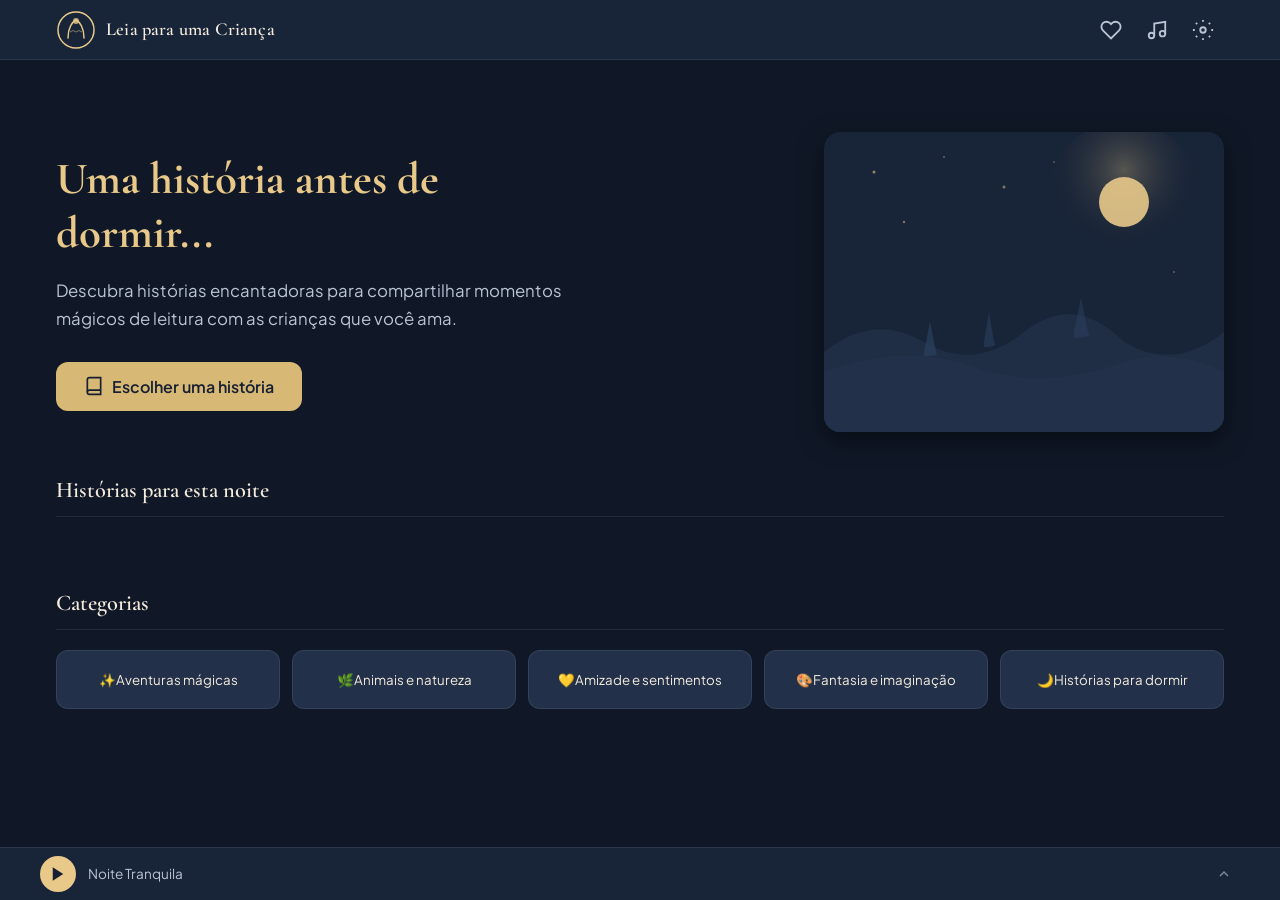
==== commit 336193e1: "Make story reading continuous with progress indicator" ====
--- a/index.html
+++ b/index.html
@@ -202,6 +202,10 @@
         <div class="reader-text" id="readerText"></div>
       </article>
 
+      <aside class="reading-progress" id="readingProgress" aria-label="Progresso da leitura" aria-hidden="true">
+        <span class="reading-progress-track"><span class="reading-progress-thumb" id="readingProgressThumb"></span></span>
+      </aside>
+
       <div class="reader-nav">
         <button class="btn btn-ghost" id="btnPrevStory" aria-label="História anterior">
           <svg width="18" height="18" viewBox="0 0 24 24" fill="none" stroke="currentColor" stroke-width="2"><path d="m15 18-6-6 6-6"/></svg>
@@ -319,3 +323,4 @@
 </body>
 </html>
 
+
--- a/css/reader.css
+++ b/css/reader.css
@@ -141,6 +141,56 @@
   border-top: 1px solid var(--border-color);
 }
 
+/* ---------- Subtle reading position indicator ---------- */
+.reading-progress {
+  position: fixed;
+  z-index: 20;
+  top: calc(var(--header-height) + 18px);
+  right: max(10px, calc((100vw - 1200px) / 2 + 10px));
+  width: 3px;
+  height: min(42vh, 320px);
+  opacity: 0;
+  pointer-events: none;
+  transition: opacity 180ms ease;
+}
+
+.reading-progress.is-visible {
+  opacity: 0.55;
+}
+
+.reading-progress-track,
+.reading-progress-thumb {
+  position: absolute;
+  left: 0;
+  width: 100%;
+  border-radius: 999px;
+}
+
+.reading-progress-track {
+  inset: 0;
+  background: var(--border-color);
+}
+
+.reading-progress-thumb {
+  background: var(--accent);
+  transition: top 100ms linear, height 180ms ease;
+}
+
+@media (max-width: 768px) {
+  .reading-progress {
+    right: 5px;
+    width: 2px;
+    height: 32vh;
+  }
+}
+
+@media (prefers-reduced-motion: reduce) {
+  .reading-progress,
+  .reading-progress-thumb {
+    transition: none;
+  }
+}
+
 /* ---------- Favorite Button Active ---------- */
 .btn-fav-active svg {
   fill: #e74c6f;
@@ -175,3 +225,4 @@
   }
 }
 
+
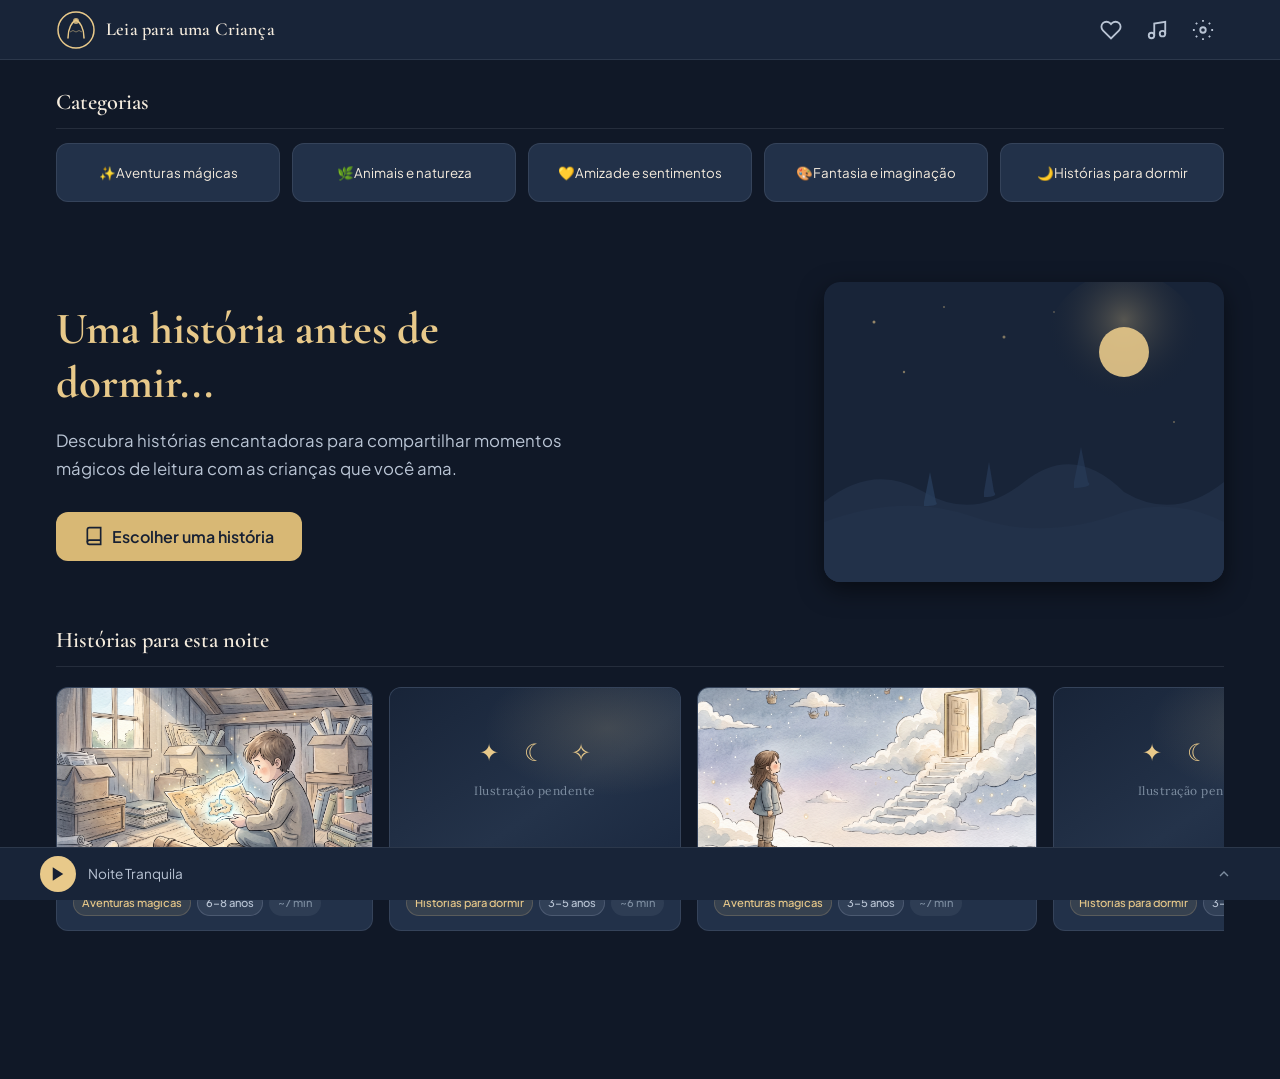
==== commit 45e43a2c: "Keep categories prominent across pages" ====
--- a/index.html
+++ b/index.html
@@ -47,6 +47,10 @@
 
   <!-- ==================== MAIN CONTENT ==================== -->
   <main class="main-content" id="mainContent">
+    <section class="home-section category-section-global" id="categorySection">
+      <h2 class="section-title">Categorias</h2>
+      <div class="categories-grid" id="categoriesGrid"></div>
+    </section>
     
     <!-- ===== HOME PAGE ===== -->
     <section class="page page-home active" id="pageHome">
@@ -99,11 +103,6 @@
         <div class="story-cards-row" id="tonightCards"></div>
       </section>
 
-      <!-- Categories -->
-      <section class="home-section">
-        <h2 class="section-title">Categorias</h2>
-        <div class="categories-grid" id="categoriesGrid"></div>
-      </section>
     </section>
 
     <!-- ===== LIBRARY PAGE ===== -->
@@ -323,4 +322,3 @@
 </body>
 </html>
 
-
--- a/css/style.css
+++ b/css/style.css
@@ -348,6 +348,16 @@
   margin-bottom: 40px;
 }
 
+.category-section-global {
+  max-width: 1200px;
+  margin: 0 auto 8px;
+  padding: 24px 16px 0;
+}
+
+.category-section-global .section-title {
+  margin-bottom: 14px;
+}
+
 .section-title {
   font-family: var(--font-serif);
   font-size: 1.4rem;
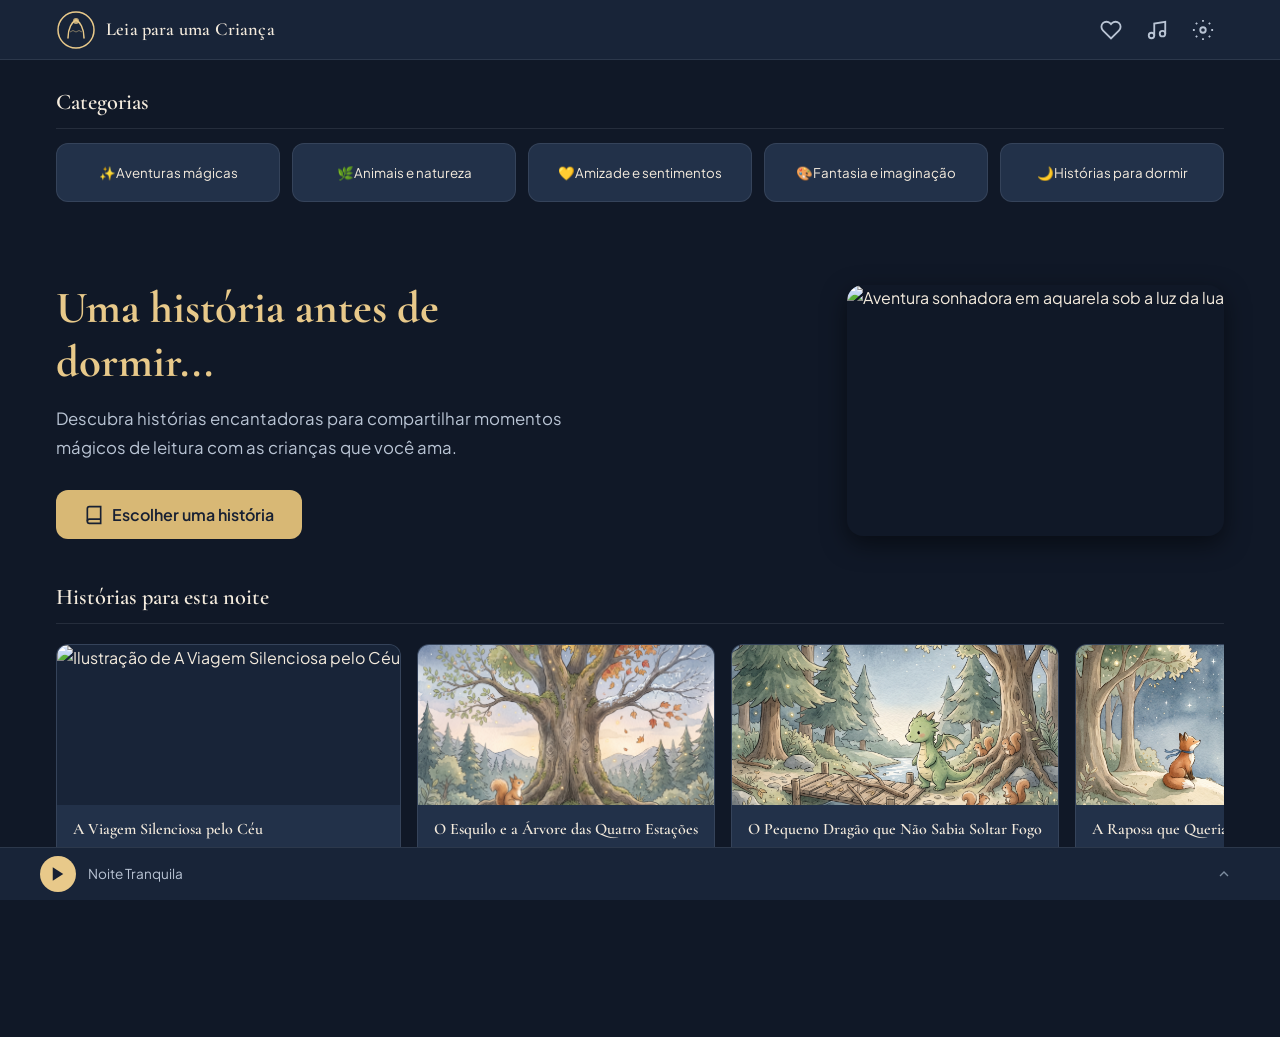
==== commit 453ccb54: "Add remaining story illustrations and home cover" ====
--- a/index.html
+++ b/index.html
@@ -65,28 +65,7 @@
         </div>
         <div class="hero-illustration">
           <div class="hero-img-placeholder" id="heroIllustration">
-            <svg viewBox="0 0 400 300" width="400" height="300" aria-hidden="true">
-              <defs>
-                <radialGradient id="moonGlow" cx="50%" cy="30%" r="50%">
-                  <stop offset="0%" stop-color="#E8C98A" stop-opacity="0.3"/>
-                  <stop offset="100%" stop-color="#101827" stop-opacity="0"/>
-                </radialGradient>
-              </defs>
-              <rect width="400" height="300" fill="#182438" rx="16"/>
-              <circle cx="300" cy="70" r="80" fill="url(#moonGlow)"/>
-              <circle cx="300" cy="70" r="25" fill="#E8C98A" opacity="0.9"/>
-              <circle cx="50" cy="40" r="1.5" fill="#E8C98A" opacity="0.6"/>
-              <circle cx="120" cy="25" r="1" fill="#E8C98A" opacity="0.4"/>
-              <circle cx="180" cy="55" r="1.5" fill="#E8C98A" opacity="0.5"/>
-              <circle cx="230" cy="30" r="1" fill="#E8C98A" opacity="0.3"/>
-              <circle cx="350" cy="140" r="1" fill="#E8C98A" opacity="0.4"/>
-              <circle cx="80" cy="90" r="1.2" fill="#E8C98A" opacity="0.5"/>
-              <path d="M0 220 Q50 180, 100 210 Q150 240, 200 200 Q250 160, 300 210 Q350 240, 400 200 L400 300 L0 300Z" fill="#223149" opacity="0.8"/>
-              <path d="M0 240 Q80 210, 150 235 Q220 260, 300 230 Q350 215, 400 240 L400 300 L0 300Z" fill="#223149"/>
-              <path d="M160 210 L165 180 L170 210 Q175 215, 160 215Z" fill="#2a4060" opacity="0.6"/>
-              <path d="M250 200 L257 165 L264 200 Q270 205, 250 206Z" fill="#2a4060" opacity="0.5"/>
-              <path d="M100 220 L106 190 L112 220 Q116 224, 100 224Z" fill="#2a4060" opacity="0.7"/>
-            </svg>
+            <img src="assets/illustrations/tela_inicio.jpg" alt="Aventura sonhadora em aquarela sob a luz da lua" fetchpriority="high">
           </div>
         </div>
       </div>
--- a/css/style.css
+++ b/css/style.css
@@ -268,8 +268,12 @@
   box-shadow: var(--shadow-lg);
 }
 
-.hero-img-placeholder svg {
+.hero-img-placeholder img {
   display: block;
+  width: min(100%, 500px);
+  height: auto;
+  aspect-ratio: 3 / 2;
+  object-fit: cover;
 }
 
 /* ---------- Buttons ---------- */
@@ -1068,10 +1072,9 @@
     max-width: 100%;
   }
 
-  .hero-illustration svg {
+  .hero-img-placeholder img {
     width: 100%;
-    max-width: 320px;
-    height: auto;
+    max-width: 500px;
   }
 
   .logo-text {
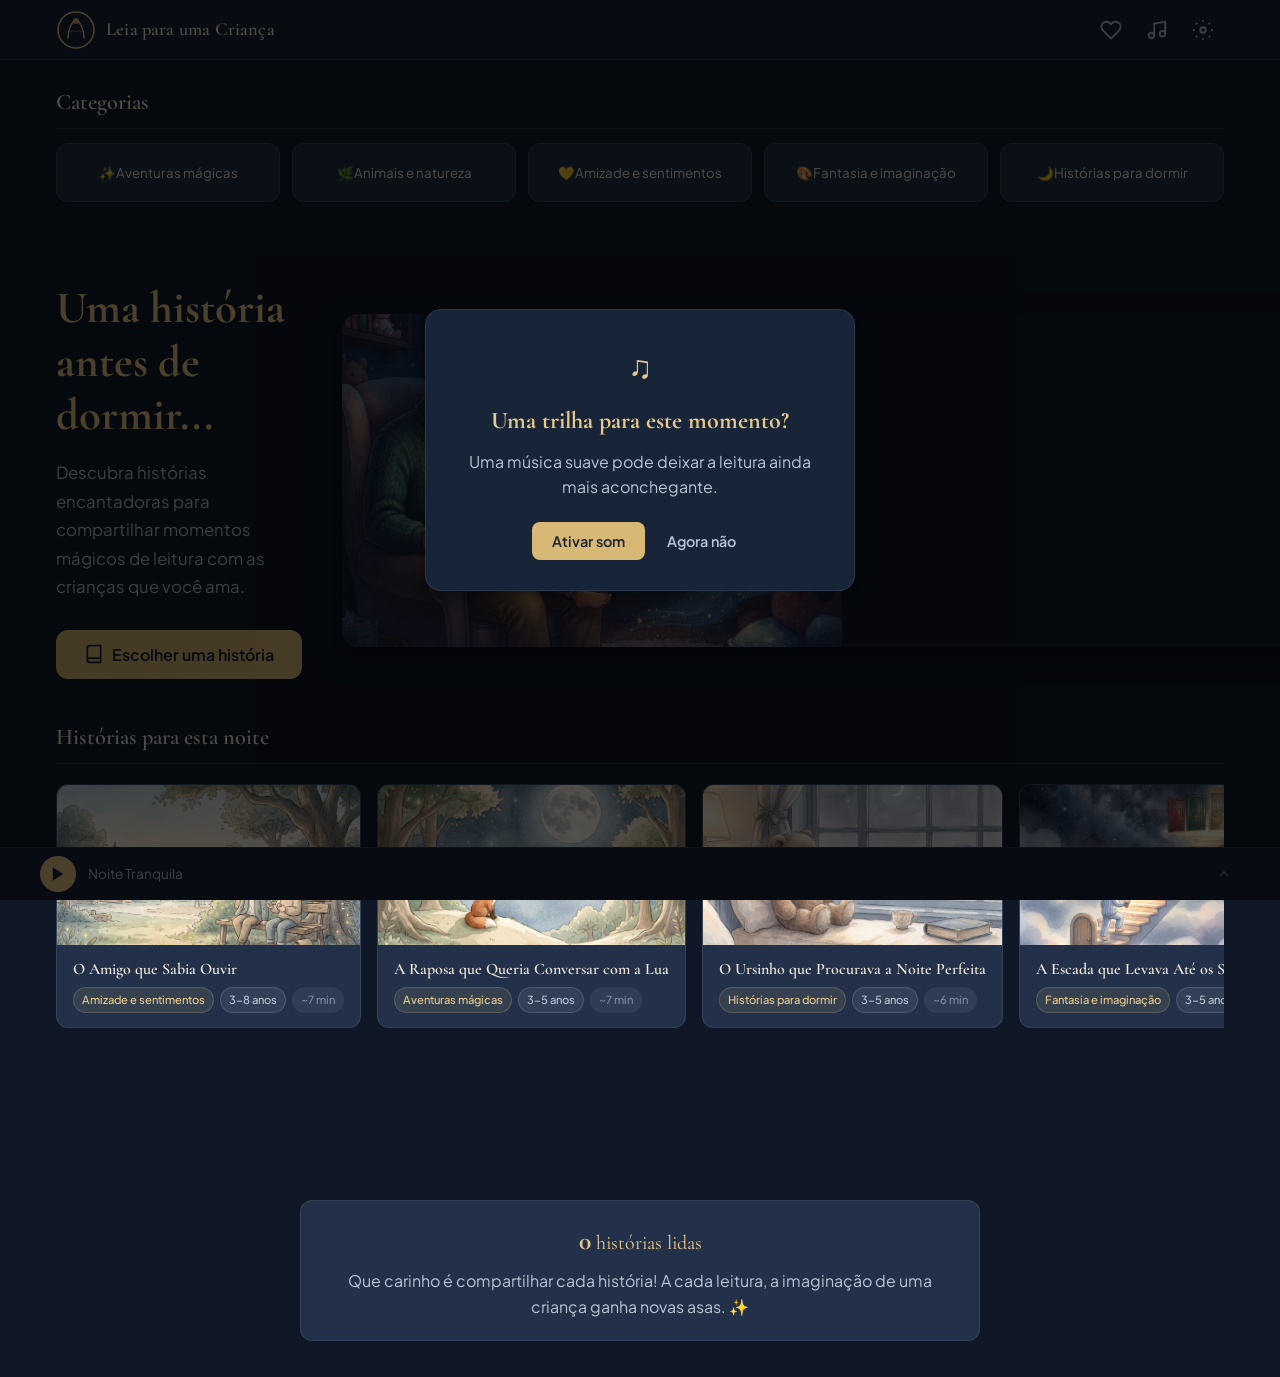
==== commit f216f735: "Add story completion, sound prompt, and reading counter" ====
--- a/index.html
+++ b/index.html
@@ -178,6 +178,10 @@
         </div>
         <h1 class="reader-title" id="readerTitle"></h1>
         <div class="reader-text" id="readerText"></div>
+        <p class="reader-ending" aria-label="Fim da história">FIM</p>
+        <div class="reader-complete-wrap">
+          <button class="btn btn-primary" id="btnMarkStoryRead">✓ Marcar história como lida</button>
+        </div>
       </article>
 
       <aside class="reading-progress" id="readingProgress" aria-label="Progresso da leitura" aria-hidden="true">
@@ -274,7 +278,22 @@
         </div>
       </div>
     </div>
+
+    <section class="home-section reading-love" id="readingLove" aria-live="polite">
+      <p><strong id="storiesReadCount">0</strong> histórias lidas</p>
+      <span>Que carinho é compartilhar cada história! A cada leitura, a imaginação de uma criança ganha novas asas. ✨</span>
+    </section>
   </main>
+
+  <div class="sound-prompt" id="soundPrompt" hidden>
+    <div class="sound-prompt-backdrop"></div>
+    <section class="sound-prompt-card" role="dialog" aria-modal="true" aria-labelledby="soundPromptTitle">
+      <span aria-hidden="true">♫</span>
+      <h2 id="soundPromptTitle">Uma trilha para este momento?</h2>
+      <p>Uma música suave pode deixar a leitura ainda mais aconchegante.</p>
+      <div><button class="btn btn-primary" id="btnEnableSound">Ativar som</button><button class="btn btn-ghost" id="btnSkipSound">Agora não</button></div>
+    </section>
+  </div>
 
   <!-- ===== MINI PLAYER ===== -->
   <div class="mini-player" id="miniPlayer" hidden>
@@ -301,3 +320,4 @@
 </body>
 </html>
 
+
--- a/css/style.css
+++ b/css/style.css
@@ -672,6 +672,30 @@
 }
 
 /* ---------- Music Panel ---------- */
+.reading-love {
+  max-width: 680px;
+  margin: 24px auto 36px;
+  padding: 20px 24px;
+  text-align: center;
+  color: var(--text-secondary);
+  background: var(--bg-surface);
+  border: 1px solid var(--border-color);
+  border-radius: var(--radius-md);
+  line-height: 1.6;
+}
+.reading-love p { margin-bottom: 6px; color: var(--accent); font-family: var(--font-serif); font-size: 1.25rem; }
+.reading-love strong { font-size: 1.6rem; }
+
+.sound-prompt[hidden] { display: none; }
+.sound-prompt { position: fixed; inset: 0; z-index: 300; display: grid; place-items: center; padding: 20px; }
+.sound-prompt-backdrop { position: absolute; inset: 0; background: rgba(0,0,0,.68); }
+.sound-prompt-card { position: relative; width: min(100%, 430px); padding: 30px; text-align: center; background: var(--bg-secondary); border: 1px solid var(--border-color); border-radius: var(--radius-lg); box-shadow: var(--shadow-lg); }
+.sound-prompt-card > span { color: var(--accent); font-size: 2rem; }
+.sound-prompt-card h2 { margin: 10px 0; font-family: var(--font-serif); color: var(--accent); }
+.sound-prompt-card p { margin-bottom: 22px; color: var(--text-secondary); line-height: 1.55; }
+.sound-prompt-card > div { display: flex; justify-content: center; align-items: center; gap: 10px; }
+
+/* ---------- Music Panel ---------- */
 .music-panel {
   position: fixed;
   top: 0;
@@ -1139,3 +1163,4 @@
   100% { background-position: -200% 0; }
 }
 
+
--- a/css/reader.css
+++ b/css/reader.css
@@ -128,6 +128,22 @@
   margin-top: 4px;
   color: var(--accent);
   font-weight: 700;
+}
+
+.reader-ending {
+  margin: 2rem 0 0;
+  text-align: center;
+  color: var(--accent);
+  font-family: var(--font-serif);
+  font-size: 1.65rem;
+  font-weight: 700;
+  letter-spacing: 0.2em;
+}
+
+.reader-complete-wrap {
+  display: flex;
+  justify-content: center;
+  margin: 36px auto 0;
 }
 
 /* ---------- Reader Navigation ---------- */
